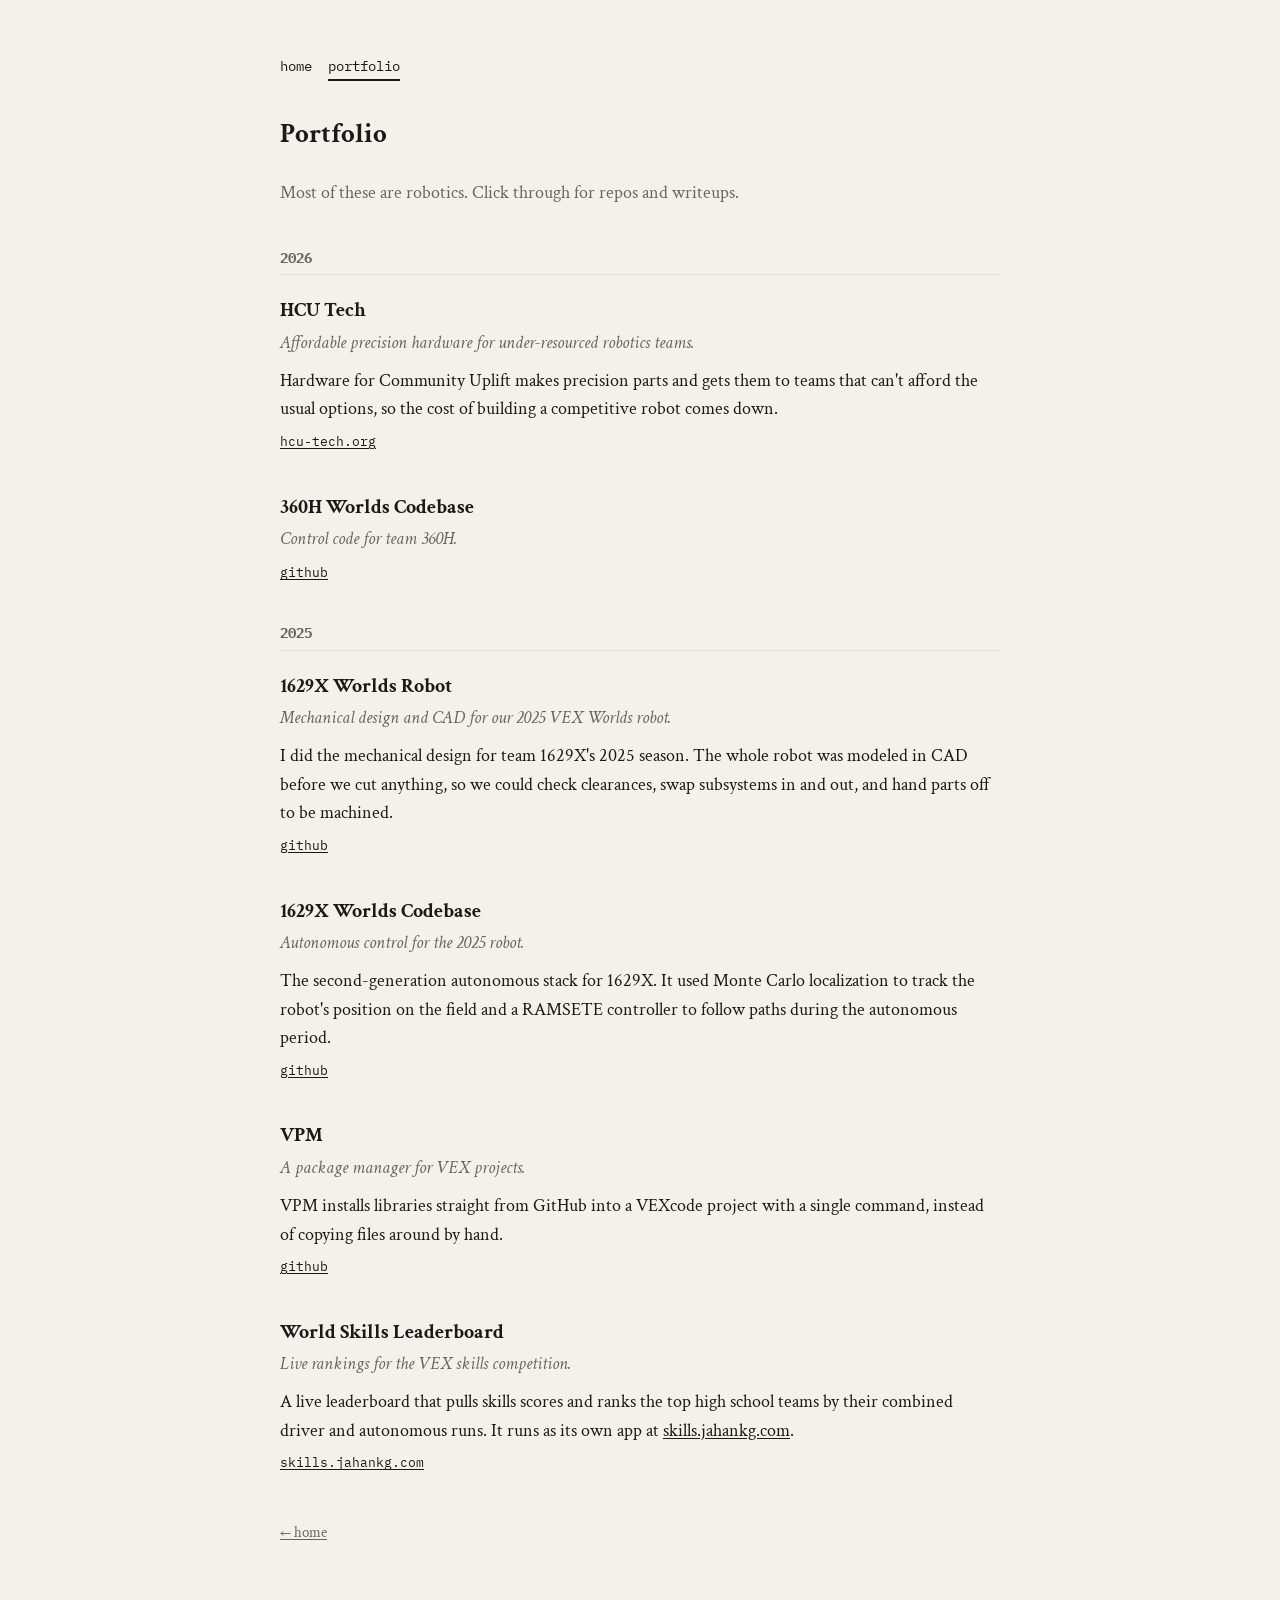
==== portfolio/index.html @ 31f2d2c0 "add portfolio page" ====
<!DOCTYPE html>
<html lang="en">
<head>
    <meta charset="utf-8">
    <meta name="viewport" content="width=device-width, initial-scale=1.0">
    <title>Portfolio &mdash; Jahan Khatibi Garrity</title>
    <link rel="preconnect" href="https://fonts.googleapis.com">
    <link rel="preconnect" href="https://fonts.gstatic.com" crossorigin>
    <link href="https://fonts.googleapis.com/css2?family=Crimson+Text:ital,wght@0,400;0,700;1,400&family=IBM+Plex+Mono&display=swap" rel="stylesheet">
    <link rel="stylesheet" href="/styles.css">
</head>
<body>
    <div class="wrap wide">
        <nav>
            <a href="/">home</a>
            <a href="/portfolio/" class="here">portfolio</a>
        </nav>

        <h1>Portfolio</h1>
        <p class="muted">Most of these are robotics. Click through for repos and writeups.</p>

        <!-- years are approximate, fix when I get a minute -->
        <h2 class="year">2026</h2>

        <div class="project" id="hcu-tech">
            <h3>HCU Tech</h3>
            <p class="blurb">Affordable precision hardware for under-resourced robotics teams.</p>
            <p>Hardware for Community Uplift makes precision parts and gets them to teams that
                can't afford the usual options, so the cost of building a competitive robot comes
                down. <!-- TODO: name the actual parts we make + a line on how it started --></p>
            <!-- <figure><img src="img/hcu.jpg" alt=""><figcaption></figcaption></figure> -->
            <p class="links">
                <a href="https://hcu-tech.org">hcu-tech.org</a>
            </p>
        </div>

        <div class="project" id="360h-codebase">
            <h3>360H Worlds Codebase</h3>
            <p class="blurb">Control code for team 360H.</p>
            <p><!-- TODO: write this up — what 360H is building this season and what the code does. --></p>
            <p class="links">
                <!-- TODO: github repo -->
                <a href="https://github.com/jahankg">github</a>
            </p>
        </div>

        <h2 class="year">2025</h2>

        <div class="project" id="1629x-worlds-robot">
            <h3>1629X Worlds Robot</h3>
            <p class="blurb">Mechanical design and CAD for our 2025 VEX Worlds robot.</p>
            <p>I did the mechanical design for team 1629X's 2025 season. The whole robot was
                modeled in CAD before we cut anything, so we could check clearances, swap
                subsystems in and out, and hand parts off to be machined.
                <!-- TODO: a sentence on the actual mechanisms — intake, lift, drive --></p>
            <!-- <figure><img src="img/1629x-cad.png" alt=""><figcaption></figcaption></figure> -->
            <p class="links">
                <!-- TODO: link the CAD doc and the match video -->
                <a href="https://github.com/jahankg">github</a>
            </p>
        </div>

        <div class="project" id="1629x-codebase">
            <h3>1629X Worlds Codebase</h3>
            <p class="blurb">Autonomous control for the 2025 robot.</p>
            <p>The second-generation autonomous stack for 1629X. It used Monte Carlo localization
                to track the robot's position on the field and a RAMSETE controller to follow
                paths during the autonomous period.
                <!-- TODO: note the language/framework (PROS/VEXcode, C++) --></p>
            <p class="links">
                <!-- TODO: github repo -->
                <a href="https://github.com/jahankg">github</a>
            </p>
        </div>

        <div class="project" id="vpm">
            <h3>VPM</h3>
            <p class="blurb">A package manager for VEX projects.</p>
            <p>VPM installs libraries straight from GitHub into a VEXcode project with a single
                command, instead of copying files around by hand.
                <!-- TODO: install instructions / repo link --></p>
            <p class="links">
                <!-- TODO: github repo -->
                <a href="https://github.com/jahankg">github</a>
            </p>
        </div>

        <div class="project" id="skills">
            <h3>World Skills Leaderboard</h3>
            <p class="blurb">Live rankings for the VEX skills competition.</p>
            <p>A live leaderboard that pulls skills scores and ranks the top high school teams by
                their combined driver and autonomous runs. It runs as its own app at
                <a href="https://skills.jahankg.com">skills.jahankg.com</a>.</p>
            <p class="links">
                <a href="https://skills.jahankg.com">skills.jahankg.com</a>
            </p>
        </div>

        <footer>
            <a href="/">&larr; home</a>
        </footer>
    </div>
</body>
</html>
---- styles.css ----
html {
    box-sizing: border-box;
}

*, *::before, *::after {
    box-sizing: inherit;
}

body {
    background: #f4f1ea;
    color: #1a1a1a;
    font-family: 'Crimson Text', Georgia, serif;
    font-size: 1.15rem;
    line-height: 1.55;
    margin: 0;
    -webkit-font-smoothing: antialiased;
}

.wrap {
    max-width: 640px;
    margin: 0 auto;
    padding: 3.5rem 1.25rem 4rem;
}

/* nav */
nav {
    display: flex;
    gap: 1rem;
    margin-bottom: 2rem;
    font-family: 'IBM Plex Mono', monospace;
    font-size: 0.85rem;
}

nav a {
    text-decoration: none;
    color: #1a1a1a;
    padding-bottom: 2px;
}

nav a.here {
    border-bottom: 2px solid #1a1a1a;
}

nav a:hover {
    color: #666;
}

h1 {
    font-size: 1.7rem;
    font-weight: 700;
    margin: 0 0 1.5rem;
}

p {
    margin: 0 0 0.4rem;
}

ul {
    margin: 0 0 1.6rem;
    padding-left: 1.4rem;
}

li {
    margin-bottom: 0.25rem;
}

a {
    color: inherit;
    text-underline-offset: 2px;
}

a:hover {
    color: #666;
}

.muted {
    color: #666;
}

.italic {
    font-style: italic;
}

footer {
    margin-top: 3rem;
    font-size: 0.95rem;
    color: #666;
}

/* portfolio */
.wrap.wide {
    max-width: 760px;
}

.year {
    font-family: 'IBM Plex Mono', monospace;
    font-size: 0.85rem;
    color: #666;
    margin: 2.5rem 0 1.25rem;
    padding-bottom: 0.35rem;
    border-bottom: 1px solid #ddd;
}

.project {
    margin-bottom: 2.5rem;
}

.project h3 {
    font-size: 1.25rem;
    margin: 0 0 0.15rem;
}

.project .blurb {
    font-style: italic;
    color: #666;
    margin: 0 0 0.6rem;
}

.project .links {
    font-family: 'IBM Plex Mono', monospace;
    font-size: 0.8rem;
    margin-top: 0.5rem;
}

.project .links a {
    margin-right: 1.1rem;
}

figure {
    margin: 1rem 0;
}

figure img {
    max-width: 100%;
    border: 1px solid #ddd;
    display: block;
}

figcaption {
    font-size: 0.9rem;
    color: #666;
    margin-top: 0.35rem;
}

@media (max-width: 600px) {
    body {
        font-size: 1.05rem;
    }
    .wrap {
        padding: 2.25rem 1.1rem 3rem;
    }
    h1 {
        font-size: 1.45rem;
    }
}
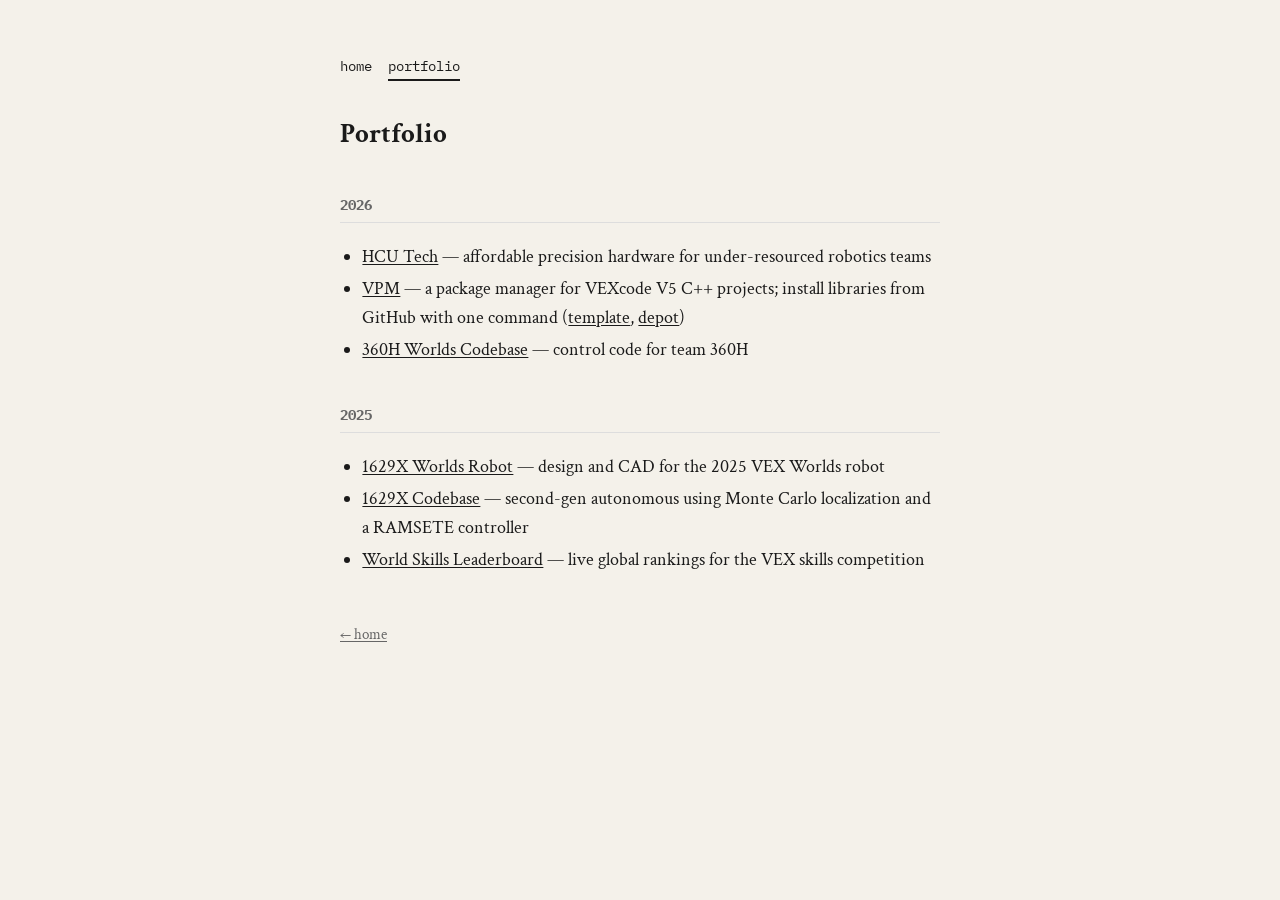
==== commit cf77c91e: "trim portfolio to a short blurb list by year" ====
--- a/portfolio/index.html
+++ b/portfolio/index.html
@@ -4,97 +4,34 @@
     <meta charset="utf-8">
     <meta name="viewport" content="width=device-width, initial-scale=1.0">
     <title>Portfolio &mdash; Jahan Khatibi Garrity</title>
+    <link rel="icon" href="/favicon.svg">
     <link rel="preconnect" href="https://fonts.googleapis.com">
     <link rel="preconnect" href="https://fonts.gstatic.com" crossorigin>
     <link href="https://fonts.googleapis.com/css2?family=Crimson+Text:ital,wght@0,400;0,700;1,400&family=IBM+Plex+Mono&display=swap" rel="stylesheet">
     <link rel="stylesheet" href="/styles.css">
 </head>
 <body>
-    <div class="wrap wide">
+    <div class="wrap">
         <nav>
             <a href="/">home</a>
             <a href="/portfolio/" class="here">portfolio</a>
         </nav>
 
         <h1>Portfolio</h1>
-        <p class="muted">Most of these are robotics. Click through for repos and writeups.</p>
 
-        <!-- years are approximate, fix when I get a minute -->
         <h2 class="year">2026</h2>
-
-        <div class="project" id="hcu-tech">
-            <h3>HCU Tech</h3>
-            <p class="blurb">Affordable precision hardware for under-resourced robotics teams.</p>
-            <p>Hardware for Community Uplift makes precision parts and gets them to teams that
-                can't afford the usual options, so the cost of building a competitive robot comes
-                down. <!-- TODO: name the actual parts we make + a line on how it started --></p>
-            <!-- <figure><img src="img/hcu.jpg" alt=""><figcaption></figcaption></figure> -->
-            <p class="links">
-                <a href="https://hcu-tech.org">hcu-tech.org</a>
-            </p>
-        </div>
-
-        <div class="project" id="360h-codebase">
-            <h3>360H Worlds Codebase</h3>
-            <p class="blurb">Control code for team 360H.</p>
-            <p><!-- TODO: write this up — what 360H is building this season and what the code does. --></p>
-            <p class="links">
-                <!-- TODO: github repo -->
-                <a href="https://github.com/jahankg">github</a>
-            </p>
-        </div>
+        <ul>
+            <li id="hcu-tech"><a href="https://hcu-tech.org">HCU Tech</a> &mdash; affordable precision hardware for under-resourced robotics teams</li>
+            <li id="vpm"><a href="https://github.com/HCU-Vex/vpm">VPM</a> &mdash; a package manager for VEXcode V5 C++ projects; install libraries from GitHub with one command (<a href="https://github.com/HCU-Vex/vpm-template">template</a>, <a href="https://github.com/HCU-Vex/depot">depot</a>)</li>
+            <li id="360h-codebase"><a href="https://github.com/360H-Half-Circle/360H-Worlds-Codebase">360H Worlds Codebase</a> &mdash; control code for team 360H</li>
+        </ul>
 
         <h2 class="year">2025</h2>
-
-        <div class="project" id="1629x-worlds-robot">
-            <h3>1629X Worlds Robot</h3>
-            <p class="blurb">Mechanical design and CAD for our 2025 VEX Worlds robot.</p>
-            <p>I did the mechanical design for team 1629X's 2025 season. The whole robot was
-                modeled in CAD before we cut anything, so we could check clearances, swap
-                subsystems in and out, and hand parts off to be machined.
-                <!-- TODO: a sentence on the actual mechanisms — intake, lift, drive --></p>
-            <!-- <figure><img src="img/1629x-cad.png" alt=""><figcaption></figcaption></figure> -->
-            <p class="links">
-                <!-- TODO: link the CAD doc and the match video -->
-                <a href="https://github.com/jahankg">github</a>
-            </p>
-        </div>
-
-        <div class="project" id="1629x-codebase">
-            <h3>1629X Worlds Codebase</h3>
-            <p class="blurb">Autonomous control for the 2025 robot.</p>
-            <p>The second-generation autonomous stack for 1629X. It used Monte Carlo localization
-                to track the robot's position on the field and a RAMSETE controller to follow
-                paths during the autonomous period.
-                <!-- TODO: note the language/framework (PROS/VEXcode, C++) --></p>
-            <p class="links">
-                <!-- TODO: github repo -->
-                <a href="https://github.com/jahankg">github</a>
-            </p>
-        </div>
-
-        <div class="project" id="vpm">
-            <h3>VPM</h3>
-            <p class="blurb">A package manager for VEX projects.</p>
-            <p>VPM installs libraries straight from GitHub into a VEXcode project with a single
-                command, instead of copying files around by hand.
-                <!-- TODO: install instructions / repo link --></p>
-            <p class="links">
-                <!-- TODO: github repo -->
-                <a href="https://github.com/jahankg">github</a>
-            </p>
-        </div>
-
-        <div class="project" id="skills">
-            <h3>World Skills Leaderboard</h3>
-            <p class="blurb">Live rankings for the VEX skills competition.</p>
-            <p>A live leaderboard that pulls skills scores and ranks the top high school teams by
-                their combined driver and autonomous runs. It runs as its own app at
-                <a href="https://skills.jahankg.com">skills.jahankg.com</a>.</p>
-            <p class="links">
-                <a href="https://skills.jahankg.com">skills.jahankg.com</a>
-            </p>
-        </div>
+        <ul>
+            <li id="1629x-worlds-robot"><a href="https://github.com/1629X/1629X-Worlds-CAD">1629X Worlds Robot</a> &mdash; design and CAD for the 2025 VEX Worlds robot</li>
+            <li id="1629x-codebase"><a href="https://github.com/1629X/1629X-highstakes-v2">1629X Codebase</a> &mdash; second-gen autonomous using Monte Carlo localization and a RAMSETE controller</li>
+            <li id="skills"><a href="https://skills.jahankg.com">World Skills Leaderboard</a> &mdash; live global rankings for the VEX skills competition</li>
+        </ul>
 
         <footer>
             <a href="/">&larr; home</a>
--- a/styles.css
+++ b/styles.css
@@ -73,14 +73,6 @@
     color: #666;
 }
 
-.muted {
-    color: #666;
-}
-
-.italic {
-    font-style: italic;
-}
-
 footer {
     margin-top: 3rem;
     font-size: 0.95rem;
@@ -88,10 +80,6 @@
 }
 
 /* portfolio */
-.wrap.wide {
-    max-width: 760px;
-}
-
 .year {
     font-family: 'IBM Plex Mono', monospace;
     font-size: 0.85rem;
@@ -99,47 +87,6 @@
     margin: 2.5rem 0 1.25rem;
     padding-bottom: 0.35rem;
     border-bottom: 1px solid #ddd;
-}
-
-.project {
-    margin-bottom: 2.5rem;
-}
-
-.project h3 {
-    font-size: 1.25rem;
-    margin: 0 0 0.15rem;
-}
-
-.project .blurb {
-    font-style: italic;
-    color: #666;
-    margin: 0 0 0.6rem;
-}
-
-.project .links {
-    font-family: 'IBM Plex Mono', monospace;
-    font-size: 0.8rem;
-    margin-top: 0.5rem;
-}
-
-.project .links a {
-    margin-right: 1.1rem;
-}
-
-figure {
-    margin: 1rem 0;
-}
-
-figure img {
-    max-width: 100%;
-    border: 1px solid #ddd;
-    display: block;
-}
-
-figcaption {
-    font-size: 0.9rem;
-    color: #666;
-    margin-top: 0.35rem;
 }
 
 @media (max-width: 600px) {
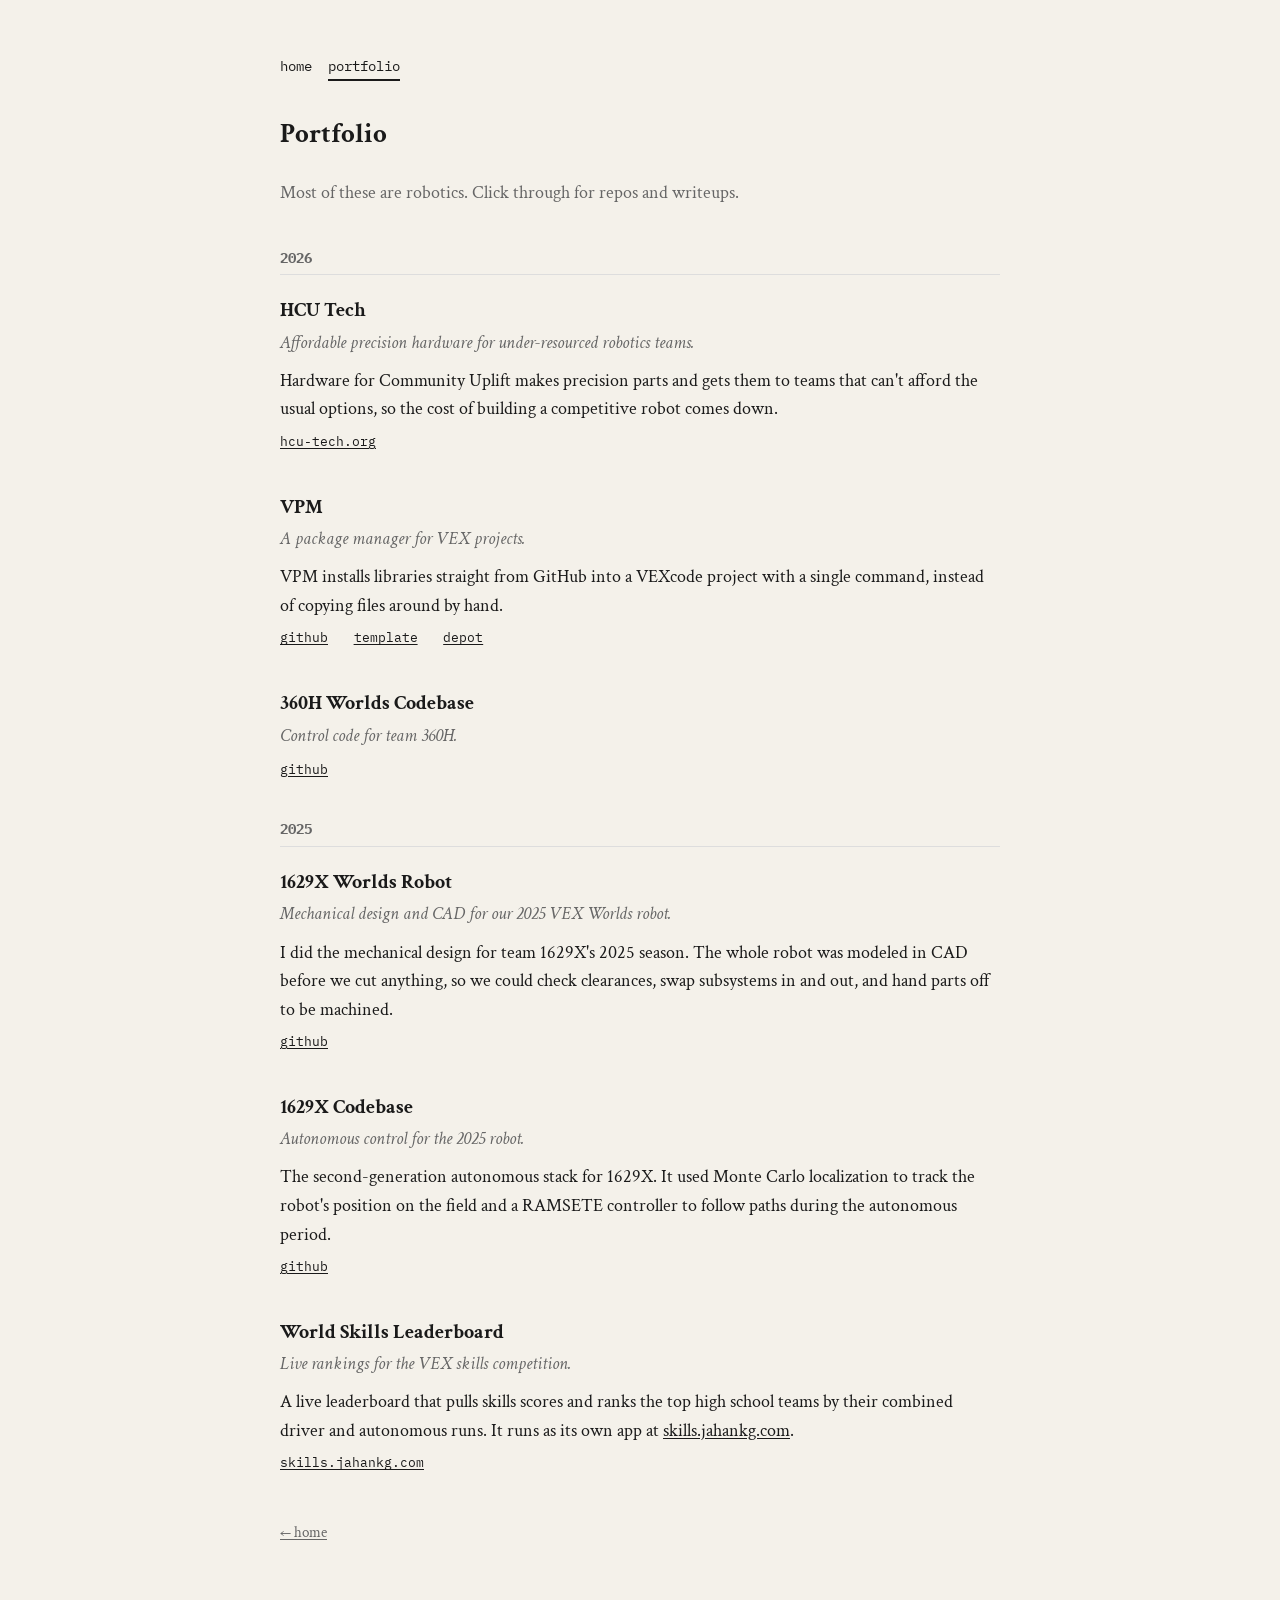
==== commit 243c1dc1: "restore card layout, real links, VPM moved to 2026" ====
--- a/portfolio/index.html
+++ b/portfolio/index.html
@@ -11,27 +11,82 @@
     <link rel="stylesheet" href="/styles.css">
 </head>
 <body>
-    <div class="wrap">
+    <div class="wrap wide">
         <nav>
             <a href="/">home</a>
             <a href="/portfolio/" class="here">portfolio</a>
         </nav>
 
         <h1>Portfolio</h1>
+        <p class="muted">Most of these are robotics. Click through for repos and writeups.</p>
 
         <h2 class="year">2026</h2>
-        <ul>
-            <li id="hcu-tech"><a href="https://hcu-tech.org">HCU Tech</a> &mdash; affordable precision hardware for under-resourced robotics teams</li>
-            <li id="vpm"><a href="https://github.com/HCU-Vex/vpm">VPM</a> &mdash; a package manager for VEXcode V5 C++ projects; install libraries from GitHub with one command (<a href="https://github.com/HCU-Vex/vpm-template">template</a>, <a href="https://github.com/HCU-Vex/depot">depot</a>)</li>
-            <li id="360h-codebase"><a href="https://github.com/360H-Half-Circle/360H-Worlds-Codebase">360H Worlds Codebase</a> &mdash; control code for team 360H</li>
-        </ul>
+
+        <div class="project" id="hcu-tech">
+            <h3>HCU Tech</h3>
+            <p class="blurb">Affordable precision hardware for under-resourced robotics teams.</p>
+            <p>Hardware for Community Uplift makes precision parts and gets them to teams that
+                can't afford the usual options, so the cost of building a competitive robot comes
+                down.</p>
+            <p class="links">
+                <a href="https://hcu-tech.org">hcu-tech.org</a>
+            </p>
+        </div>
+
+        <div class="project" id="vpm">
+            <h3>VPM</h3>
+            <p class="blurb">A package manager for VEX projects.</p>
+            <p>VPM installs libraries straight from GitHub into a VEXcode project with a single
+                command, instead of copying files around by hand.</p>
+            <p class="links">
+                <a href="https://github.com/HCU-Vex/vpm">github</a>
+                <a href="https://github.com/HCU-Vex/vpm-template">template</a>
+                <a href="https://github.com/HCU-Vex/depot">depot</a>
+            </p>
+        </div>
+
+        <div class="project" id="360h-codebase">
+            <h3>360H Worlds Codebase</h3>
+            <p class="blurb">Control code for team 360H.</p>
+            <p class="links">
+                <a href="https://github.com/360H-Half-Circle/360H-Worlds-Codebase">github</a>
+            </p>
+        </div>
 
         <h2 class="year">2025</h2>
-        <ul>
-            <li id="1629x-worlds-robot"><a href="https://github.com/1629X/1629X-Worlds-CAD">1629X Worlds Robot</a> &mdash; design and CAD for the 2025 VEX Worlds robot</li>
-            <li id="1629x-codebase"><a href="https://github.com/1629X/1629X-highstakes-v2">1629X Codebase</a> &mdash; second-gen autonomous using Monte Carlo localization and a RAMSETE controller</li>
-            <li id="skills"><a href="https://skills.jahankg.com">World Skills Leaderboard</a> &mdash; live global rankings for the VEX skills competition</li>
-        </ul>
+
+        <div class="project" id="1629x-worlds-robot">
+            <h3>1629X Worlds Robot</h3>
+            <p class="blurb">Mechanical design and CAD for our 2025 VEX Worlds robot.</p>
+            <p>I did the mechanical design for team 1629X's 2025 season. The whole robot was
+                modeled in CAD before we cut anything, so we could check clearances, swap
+                subsystems in and out, and hand parts off to be machined.</p>
+            <p class="links">
+                <a href="https://github.com/1629X/1629X-Worlds-CAD">github</a>
+            </p>
+        </div>
+
+        <div class="project" id="1629x-codebase">
+            <h3>1629X Codebase</h3>
+            <p class="blurb">Autonomous control for the 2025 robot.</p>
+            <p>The second-generation autonomous stack for 1629X. It used Monte Carlo localization
+                to track the robot's position on the field and a RAMSETE controller to follow
+                paths during the autonomous period.</p>
+            <p class="links">
+                <a href="https://github.com/1629X/1629X-highstakes-v2">github</a>
+            </p>
+        </div>
+
+        <div class="project" id="skills">
+            <h3>World Skills Leaderboard</h3>
+            <p class="blurb">Live rankings for the VEX skills competition.</p>
+            <p>A live leaderboard that pulls skills scores and ranks the top high school teams by
+                their combined driver and autonomous runs. It runs as its own app at
+                <a href="https://skills.jahankg.com">skills.jahankg.com</a>.</p>
+            <p class="links">
+                <a href="https://skills.jahankg.com">skills.jahankg.com</a>
+            </p>
+        </div>
 
         <footer>
             <a href="/">&larr; home</a>
--- a/styles.css
+++ b/styles.css
@@ -80,6 +80,14 @@
 }
 
 /* portfolio */
+.wrap.wide {
+    max-width: 760px;
+}
+
+.muted {
+    color: #666;
+}
+
 .year {
     font-family: 'IBM Plex Mono', monospace;
     font-size: 0.85rem;
@@ -87,6 +95,47 @@
     margin: 2.5rem 0 1.25rem;
     padding-bottom: 0.35rem;
     border-bottom: 1px solid #ddd;
+}
+
+.project {
+    margin-bottom: 2.5rem;
+}
+
+.project h3 {
+    font-size: 1.25rem;
+    margin: 0 0 0.15rem;
+}
+
+.project .blurb {
+    font-style: italic;
+    color: #666;
+    margin: 0 0 0.6rem;
+}
+
+.project .links {
+    font-family: 'IBM Plex Mono', monospace;
+    font-size: 0.8rem;
+    margin-top: 0.5rem;
+}
+
+.project .links a {
+    margin-right: 1.1rem;
+}
+
+figure {
+    margin: 1rem 0;
+}
+
+figure img {
+    max-width: 100%;
+    border: 1px solid #ddd;
+    display: block;
+}
+
+figcaption {
+    font-size: 0.9rem;
+    color: #666;
+    margin-top: 0.35rem;
 }
 
 @media (max-width: 600px) {
